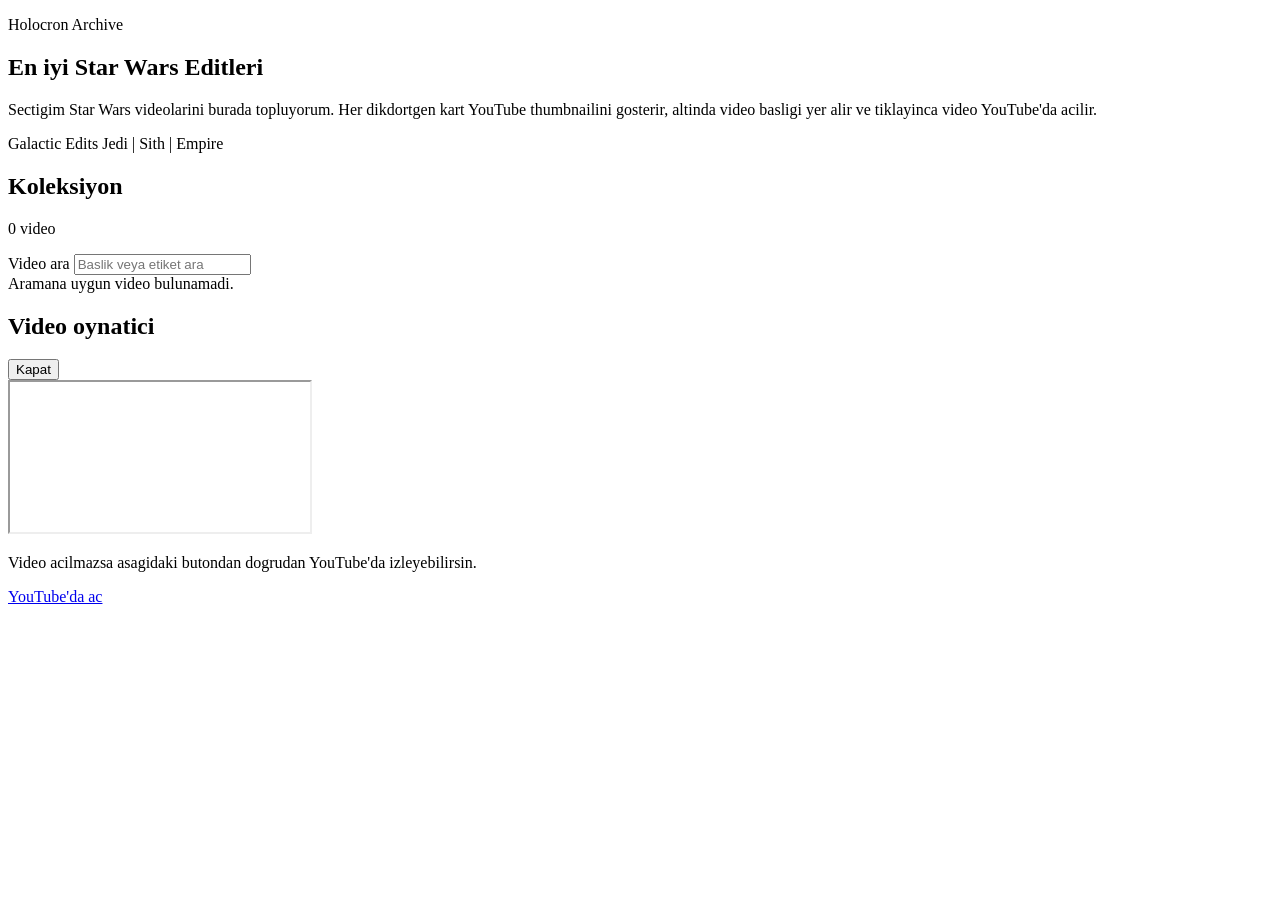
==== index.html @ 61a3f0ce "Add files via upload" ====
<!DOCTYPE html>
<html lang="tr">
<head>
  <meta charset="UTF-8">
  <meta name="viewport" content="width=device-width, initial-scale=1.0">
  <meta name="referrer" content="strict-origin-when-cross-origin">
  <title>Star Wars Edit Archive</title>
  <link rel="preconnect" href="https://fonts.googleapis.com">
  <link rel="preconnect" href="https://fonts.gstatic.com" crossorigin>
  <link href="https://fonts.googleapis.com/css2?family=Space+Grotesk:wght@400;500;700&display=swap" rel="stylesheet">
  <link rel="stylesheet" href="styles.css">
</head>
<body>
  <div class="background-glow background-glow-left"></div>
  <div class="background-glow background-glow-right"></div>
  <div class="starfield starfield-back"></div>
  <div class="starfield starfield-front"></div>

  <main class="page-shell">
    <section class="hero">
      <p class="eyebrow">Holocron Archive</p>
      <h1>En iyi Star Wars Editleri</h1>
      <p class="hero-copy">
        Sectigim Star Wars videolarini burada topluyorum. Her dikdortgen kart YouTube thumbnailini gosterir, altinda video basligi yer alir ve tiklayinca video YouTube'da acilir.
      </p>
      <div class="hero-badge-row">
        <span class="hero-badge">Galactic Edits</span>
        <span class="hero-badge">Jedi | Sith | Empire</span>
      </div>
    </section>

    <section class="toolbar">
      <div class="toolbar-copy">
        <h2>Koleksiyon</h2>
        <p id="videoCount">0 video</p>
      </div>
      <label class="search">
        <span class="sr-only">Video ara</span>
        <input id="searchInput" type="search" placeholder="Baslik veya etiket ara">
      </label>
    </section>

    <section>
      <div id="videoGrid" class="video-grid" aria-live="polite"></div>
      <div id="emptyState" class="empty-state hidden">
        Aramana uygun video bulunamadi.
      </div>
    </section>
  </main>

  <div id="playerModal" class="player-modal hidden" aria-hidden="true">
    <div id="playerBackdrop" class="player-backdrop"></div>
    <section class="player-panel" role="dialog" aria-modal="true" aria-labelledby="playerTitle">
      <div class="player-header">
        <h2 id="playerTitle">Video oynatici</h2>
        <button id="closePlayerButton" class="close-player" type="button" aria-label="Oynaticiyi kapat">Kapat</button>
      </div>
      <div class="player-frame-wrap">
        <iframe
          id="youtubePlayer"
          class="player-frame"
          src=""
          title="YouTube video oynatici"
          referrerpolicy="strict-origin-when-cross-origin"
          allow="accelerometer; autoplay; clipboard-write; encrypted-media; gyroscope; picture-in-picture; web-share"
          allowfullscreen
        ></iframe>
      </div>
      <div class="player-help">
        <p id="playerHelpText" class="player-help-text">
          Video acilmazsa asagidaki butondan dogrudan YouTube'da izleyebilirsin.
        </p>
        <a id="openOnYouTubeLink" class="open-on-youtube" href="#" target="_blank">YouTube'da ac</a>
      </div>
    </section>
  </div>

  <template id="videoCardTemplate">
    <article class="video-card">
      <a class="video-link" href="#">
        <div class="thumbnail-wrap">
          <img class="thumbnail" alt="">
          <span class="play-badge">YouTube'da ac</span>
        </div>
        <div class="card-copy">
          <h3 class="video-title"></h3>
        </div>
      </a>
    </article>
  </template>

  <script src="app.js"></script>
</body>
</html>
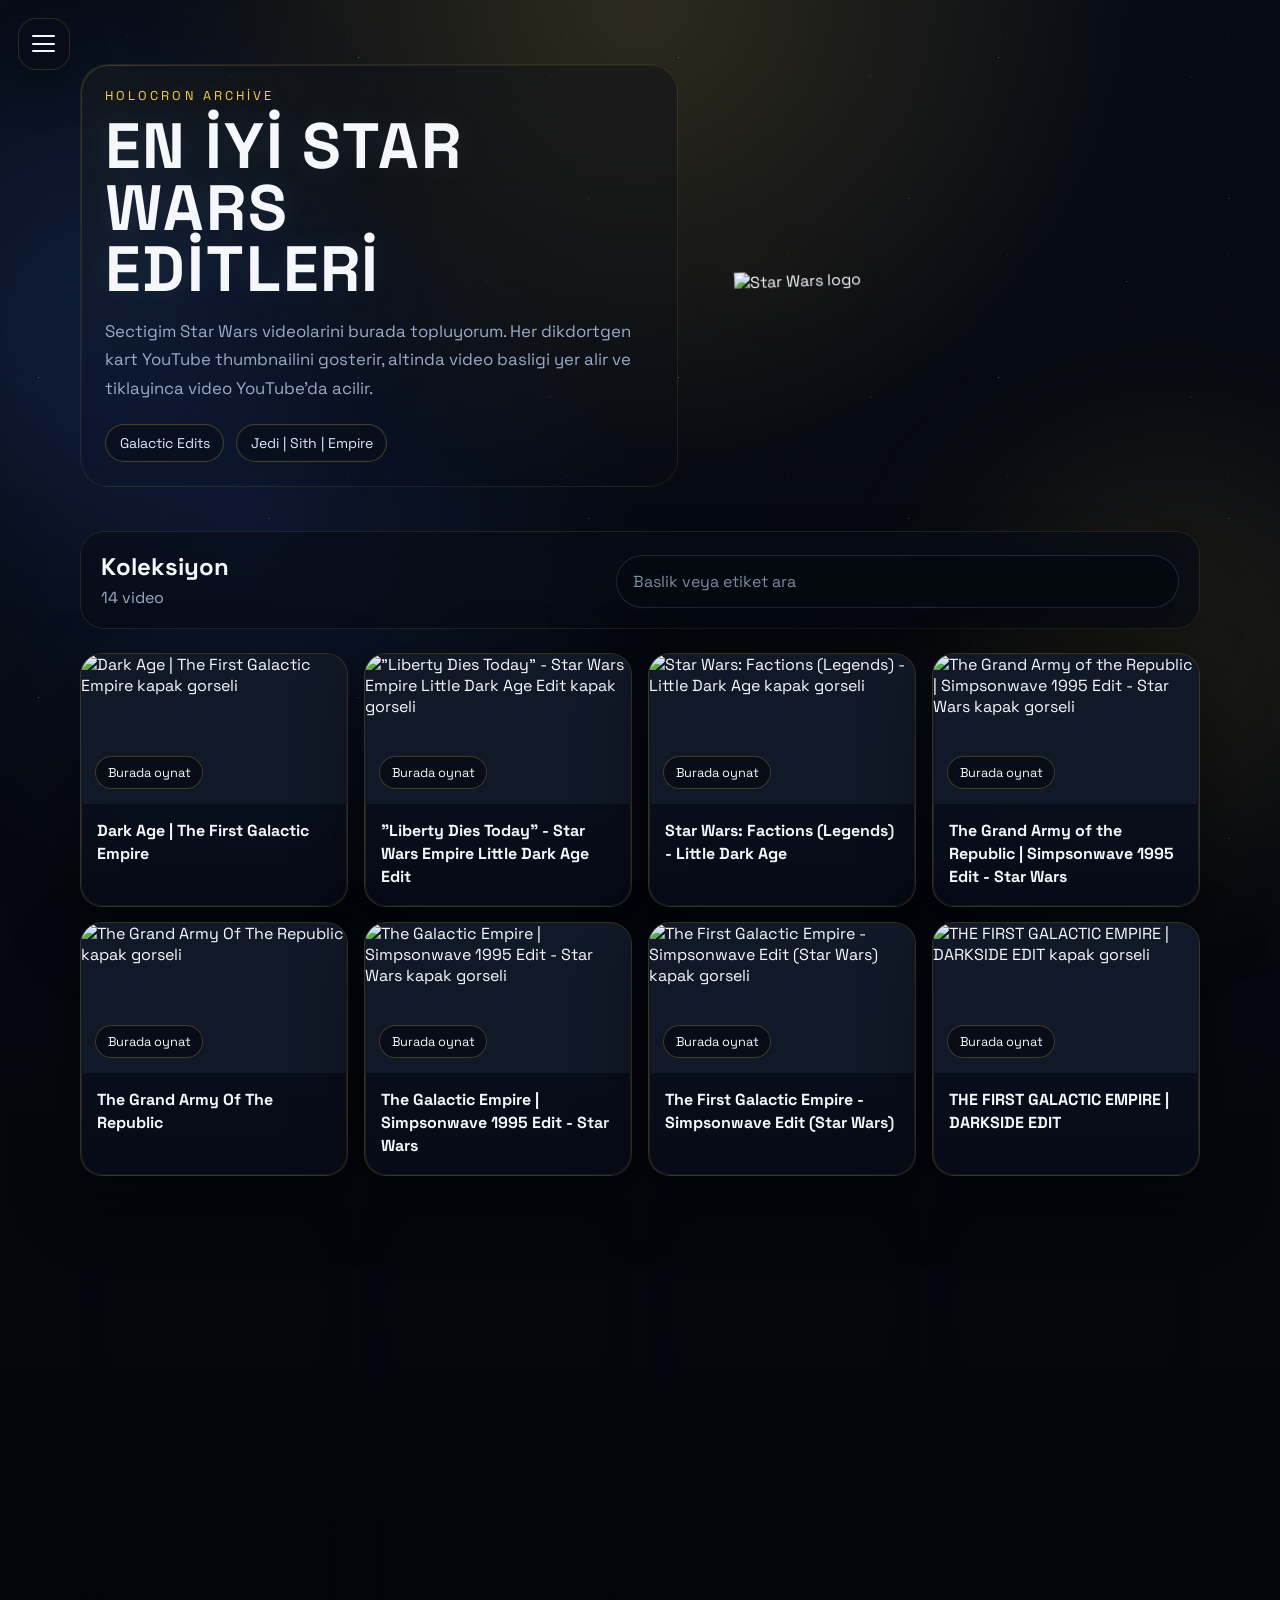
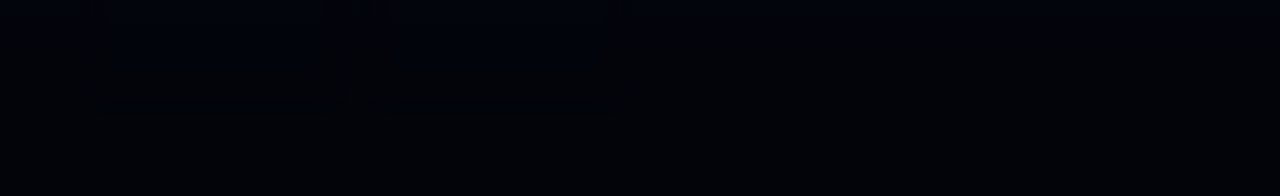
==== commit af841b11: "New Version" ====
--- a/index.html
+++ b/index.html
@@ -4,6 +4,7 @@
   <meta charset="UTF-8">
   <meta name="viewport" content="width=device-width, initial-scale=1.0">
   <meta name="referrer" content="strict-origin-when-cross-origin">
+  <meta name="theme-color" content="#070b14">
   <title>Star Wars Edit Archive</title>
   <link rel="preconnect" href="https://fonts.googleapis.com">
   <link rel="preconnect" href="https://fonts.gstatic.com" crossorigin>
@@ -11,21 +12,54 @@
   <link rel="stylesheet" href="styles.css">
 </head>
 <body>
+  <button
+    id="menuToggle"
+    class="menu-toggle"
+    type="button"
+    aria-label="Menuyu ac"
+    aria-expanded="false"
+    aria-controls="siteMenu"
+  >
+    <span></span>
+    <span></span>
+    <span></span>
+  </button>
+
+  <aside id="siteMenu" class="site-menu hidden" aria-hidden="true">
+    <div id="menuBackdrop" class="site-menu-backdrop" data-nav-close></div>
+    <nav class="site-menu-panel" aria-label="Site menusu">
+      <p class="site-menu-eyebrow">Navigation</p>
+      <a class="site-menu-link" href="index.html" data-nav-close>Anasayfa</a>
+      <a class="site-menu-link" href="history.html" data-nav-close>Tarihce</a>
+    </nav>
+  </aside>
+
   <div class="background-glow background-glow-left"></div>
   <div class="background-glow background-glow-right"></div>
   <div class="starfield starfield-back"></div>
   <div class="starfield starfield-front"></div>
 
   <main class="page-shell">
+    <div id="localPreviewNotice" class="local-preview-notice hidden" role="status">
+      YouTube videolari en stabil sekilde `http://localhost:5500` uzerinde calisiyor. `127.0.0.1` veya dosya onizlemesinde bazi videolar acilmayabilir.
+    </div>
+
     <section class="hero">
-      <p class="eyebrow">Holocron Archive</p>
-      <h1>En iyi Star Wars Editleri</h1>
-      <p class="hero-copy">
-        Sectigim Star Wars videolarini burada topluyorum. Her dikdortgen kart YouTube thumbnailini gosterir, altinda video basligi yer alir ve tiklayinca video YouTube'da acilir.
-      </p>
-      <div class="hero-badge-row">
-        <span class="hero-badge">Galactic Edits</span>
-        <span class="hero-badge">Jedi | Sith | Empire</span>
+      <div class="hero-layout">
+        <div class="hero-copy-block">
+          <p class="eyebrow">Holocron Archive</p>
+          <h1>En iyi Star Wars Editleri</h1>
+          <p class="hero-copy">
+            Sectigim Star Wars videolarini burada topluyorum. Her dikdortgen kart YouTube thumbnailini gosterir, altinda video basligi yer alir ve tiklayinca video YouTube'da acilir.
+          </p>
+          <div class="hero-badge-row">
+            <span class="hero-badge">Galactic Edits</span>
+            <span class="hero-badge">Jedi | Sith | Empire</span>
+          </div>
+        </div>
+        <div class="hero-logo-panel" aria-hidden="true">
+          <img class="hero-logo" src="media/star-wars-logo-transparent.png" alt="Star Wars logo">
+        </div>
       </div>
     </section>
 
@@ -89,6 +123,6 @@
     </article>
   </template>
 
-  <script src="app.js"></script>
+  <script src="app.js" defer></script>
 </body>
 </html>
--- a/styles.css
+++ b/styles.css
@@ -0,0 +1,776 @@
+:root {
+  --bg: #03060d;
+  --panel: linear-gradient(180deg, rgba(11, 18, 34, 0.92), rgba(7, 12, 24, 0.9));
+  --panel-border: rgba(250, 204, 21, 0.2);
+  --text: #f5f7fb;
+  --muted: #99abc7;
+  --accent: #8bd8ff;
+  --accent-strong: #f7cf4b;
+  --shadow: 0 26px 70px rgba(0, 0, 0, 0.48);
+}
+
+* {
+  box-sizing: border-box;
+}
+
+html {
+  color-scheme: dark;
+  -webkit-text-size-adjust: 100%;
+}
+
+body {
+  margin: 0;
+  min-height: 100vh;
+  font-family: "Space Grotesk", sans-serif;
+  color: var(--text);
+  background:
+    radial-gradient(circle at top, rgba(247, 207, 75, 0.16), transparent 26%),
+    radial-gradient(circle at 20% 30%, rgba(70, 122, 255, 0.12), transparent 24%),
+    linear-gradient(180deg, #070b14 0%, #02040a 100%);
+  overflow-x: hidden;
+  position: relative;
+}
+
+body.menu-open {
+  overflow: hidden;
+}
+
+.background-glow {
+  position: fixed;
+  width: 26rem;
+  height: 26rem;
+  border-radius: 50%;
+  filter: blur(90px);
+  opacity: 0.35;
+  pointer-events: none;
+}
+
+.background-glow-left {
+  top: 8%;
+  left: -10%;
+  background: rgba(61, 127, 255, 0.38);
+}
+
+.background-glow-right {
+  right: -8%;
+  bottom: 5%;
+  background: rgba(247, 207, 75, 0.24);
+}
+
+.starfield {
+  position: fixed;
+  inset: 0;
+  pointer-events: none;
+  background-repeat: repeat;
+  opacity: 0.45;
+}
+
+.starfield-back {
+  background-image:
+    radial-gradient(2px 2px at 12% 18%, rgba(255, 255, 255, 0.75), transparent 50%),
+    radial-gradient(1.5px 1.5px at 72% 24%, rgba(255, 255, 255, 0.8), transparent 50%),
+    radial-gradient(1.5px 1.5px at 34% 70%, rgba(255, 255, 255, 0.75), transparent 50%),
+    radial-gradient(2px 2px at 84% 62%, rgba(255, 255, 255, 0.7), transparent 50%),
+    radial-gradient(1.5px 1.5px at 52% 88%, rgba(255, 255, 255, 0.75), transparent 50%);
+  background-size: 320px 320px;
+}
+
+.starfield-front {
+  background-image:
+    radial-gradient(1px 1px at 10% 40%, rgba(255, 255, 255, 0.9), transparent 50%),
+    radial-gradient(1px 1px at 58% 16%, rgba(247, 207, 75, 0.8), transparent 50%),
+    radial-gradient(1px 1px at 88% 30%, rgba(139, 216, 255, 0.75), transparent 50%),
+    radial-gradient(1px 1px at 24% 84%, rgba(255, 255, 255, 0.85), transparent 50%),
+    radial-gradient(1px 1px at 76% 76%, rgba(255, 255, 255, 0.8), transparent 50%);
+  background-size: 220px 220px;
+}
+
+.page-shell {
+  width: min(1120px, calc(100% - 2rem));
+  margin: 0 auto;
+  padding: clamp(2.75rem, 5vw, 4.5rem) 0 5rem;
+  position: relative;
+  z-index: 1;
+}
+
+.menu-toggle {
+  position: fixed;
+  top: 1.1rem;
+  left: 1.1rem;
+  z-index: 35;
+  width: 3.25rem;
+  height: 3.25rem;
+  display: inline-flex;
+  flex-direction: column;
+  justify-content: center;
+  gap: 0.34rem;
+  padding: 0.85rem;
+  border: 1px solid rgba(247, 207, 75, 0.16);
+  border-radius: 18px;
+  background: rgba(8, 13, 24, 0.8);
+  box-shadow: 0 20px 40px rgba(0, 0, 0, 0.28);
+  backdrop-filter: blur(16px);
+  cursor: pointer;
+}
+
+.menu-toggle span {
+  width: 100%;
+  height: 2px;
+  border-radius: 999px;
+  background: var(--text);
+}
+
+.site-menu {
+  position: fixed;
+  inset: 0;
+  z-index: 34;
+}
+
+.site-menu-backdrop {
+  position: absolute;
+  inset: 0;
+  background: rgba(1, 4, 10, 0.74);
+  backdrop-filter: blur(8px);
+}
+
+.site-menu-panel {
+  position: relative;
+  z-index: 1;
+  width: min(20rem, calc(100% - 2rem));
+  height: 100%;
+  padding: 5.5rem 1.15rem 1.15rem;
+  border-right: 1px solid rgba(247, 207, 75, 0.14);
+  background: linear-gradient(180deg, rgba(8, 13, 24, 0.98), rgba(4, 8, 16, 0.96));
+  box-shadow: 20px 0 60px rgba(0, 0, 0, 0.4);
+}
+
+.site-menu-eyebrow {
+  margin: 0 0 1rem;
+  color: var(--accent-strong);
+  text-transform: uppercase;
+  letter-spacing: 0.22em;
+  font-size: 0.78rem;
+}
+
+.site-menu-link {
+  display: block;
+  margin-bottom: 0.7rem;
+  padding: 0.9rem 1rem;
+  border: 1px solid rgba(247, 207, 75, 0.12);
+  border-radius: 16px;
+  background: rgba(9, 14, 27, 0.62);
+  color: var(--text);
+  text-decoration: none;
+  transition: border-color 180ms ease, transform 180ms ease, background 180ms ease;
+}
+
+.site-menu-link:hover,
+.site-menu-link:focus-visible {
+  transform: translateX(4px);
+  border-color: rgba(247, 207, 75, 0.3);
+  background: rgba(12, 18, 34, 0.84);
+  outline: none;
+}
+
+.local-preview-notice {
+  margin-bottom: 1.25rem;
+  padding: 0.95rem 1rem;
+  border-radius: 18px;
+  border: 1px solid rgba(247, 207, 75, 0.28);
+  background: rgba(247, 207, 75, 0.12);
+  color: #f7e7aa;
+  line-height: 1.6;
+}
+
+.hero {
+  margin-bottom: 2.75rem;
+}
+
+.page-shell-history {
+  padding-top: 6rem;
+}
+
+.hero-layout {
+  display: grid;
+  grid-template-columns: minmax(0, 1.1fr) minmax(280px, 0.9fr);
+  gap: 2rem;
+  align-items: center;
+}
+
+.hero-copy-block {
+  max-width: 760px;
+  position: relative;
+  padding: 1.4rem 1.5rem 1.5rem;
+  border: 1px solid rgba(247, 207, 75, 0.1);
+  border-radius: 28px;
+  background:
+    linear-gradient(180deg, rgba(8, 13, 24, 0.42), rgba(8, 13, 24, 0.12)),
+    radial-gradient(circle at top left, rgba(247, 207, 75, 0.08), transparent 42%);
+  box-shadow: inset 0 1px 0 rgba(255, 255, 255, 0.03);
+}
+
+.hero-copy-block::before {
+  content: "";
+  position: absolute;
+  inset: 0;
+  border-radius: 28px;
+  padding: 1px;
+  background: linear-gradient(135deg, rgba(247, 207, 75, 0.18), rgba(139, 216, 255, 0.04), transparent 70%);
+  -webkit-mask: linear-gradient(#fff 0 0) content-box, linear-gradient(#fff 0 0);
+  -webkit-mask-composite: xor;
+  mask-composite: exclude;
+  pointer-events: none;
+}
+
+.eyebrow {
+  margin: 0 0 0.75rem;
+  color: var(--accent-strong);
+  text-transform: uppercase;
+  letter-spacing: 0.24em;
+  font-size: 0.8rem;
+  text-shadow: 0 0 18px rgba(247, 207, 75, 0.28);
+}
+
+.hero h1 {
+  margin: 0;
+  font-size: clamp(2.4rem, 5vw, 4.8rem);
+  line-height: 0.96;
+  text-transform: uppercase;
+  letter-spacing: 0.03em;
+  max-width: 11ch;
+  text-shadow: 0 0 30px rgba(139, 216, 255, 0.12);
+}
+
+.hero-copy {
+  max-width: 52rem;
+  margin: 1rem 0 0;
+  color: var(--muted);
+  font-size: 1.05rem;
+  line-height: 1.7;
+}
+
+.hero-badge-row {
+  display: flex;
+  gap: 0.75rem;
+  flex-wrap: wrap;
+  margin-top: 1.35rem;
+}
+
+.hero-badge {
+  padding: 0.55rem 0.85rem;
+  border-radius: 999px;
+  border: 1px solid rgba(247, 207, 75, 0.24);
+  background: rgba(9, 14, 27, 0.72);
+  color: #dbeafe;
+  font-size: 0.88rem;
+  box-shadow: inset 0 0 0 1px rgba(255, 255, 255, 0.03);
+}
+
+.hero-logo-panel {
+  display: flex;
+  justify-content: center;
+  align-items: center;
+  padding: 1.5rem;
+}
+
+.hero-logo {
+  width: min(100%, 34rem);
+  height: auto;
+  display: block;
+  transform: rotate(-2deg);
+  filter: drop-shadow(0 0 34px rgba(247, 207, 75, 0.2));
+  transition: transform 220ms ease, filter 220ms ease;
+}
+
+.hero:hover .hero-logo {
+  transform: rotate(0deg) scale(1.02);
+  filter: drop-shadow(0 0 42px rgba(247, 207, 75, 0.28));
+}
+
+.toolbar {
+  display: flex;
+  gap: 1rem;
+  justify-content: space-between;
+  align-items: end;
+  margin-bottom: 1.5rem;
+  flex-wrap: wrap;
+  padding: 1.2rem 1.25rem;
+  border: 1px solid rgba(247, 207, 75, 0.12);
+  border-radius: 24px;
+  background: rgba(8, 13, 24, 0.66);
+  backdrop-filter: blur(14px);
+}
+
+.toolbar-copy {
+  flex: 1 1 15rem;
+}
+
+.toolbar h2,
+.toolbar p {
+  margin: 0;
+}
+
+.toolbar p {
+  color: var(--muted);
+  margin-top: 0.35rem;
+}
+
+.search {
+  flex: 1 1 19rem;
+}
+
+.search input {
+  width: 100%;
+  min-height: 3rem;
+  padding: 0.95rem 1rem;
+  border: 1px solid rgba(139, 216, 255, 0.16);
+  border-radius: 999px;
+  background: rgba(5, 8, 16, 0.88);
+  color: var(--text);
+  outline: none;
+  box-shadow: var(--shadow);
+  font: inherit;
+}
+
+.search input::placeholder {
+  color: #7d8aa1;
+}
+
+.video-grid {
+  display: grid;
+  grid-template-columns: repeat(auto-fit, minmax(min(100%, 240px), 1fr));
+  gap: 1rem;
+}
+
+.video-card {
+  background: var(--panel);
+  border: 1px solid var(--panel-border);
+  border-radius: 22px;
+  overflow: hidden;
+  box-shadow: var(--shadow);
+  backdrop-filter: blur(16px);
+  transform: translateY(18px);
+  opacity: 0;
+  animation: rise 0.5s ease forwards;
+  position: relative;
+  contain: layout paint style;
+  content-visibility: auto;
+  transition: transform 220ms ease, box-shadow 220ms ease, border-color 220ms ease;
+}
+
+.video-card::before {
+  content: "";
+  position: absolute;
+  inset: 0;
+  border-radius: 22px;
+  padding: 1px;
+  background: linear-gradient(180deg, rgba(247, 207, 75, 0.24), rgba(139, 216, 255, 0.08));
+  -webkit-mask: linear-gradient(#fff 0 0) content-box, linear-gradient(#fff 0 0);
+  -webkit-mask-composite: xor;
+  mask-composite: exclude;
+  pointer-events: none;
+}
+
+.video-link {
+  display: block;
+  color: inherit;
+  text-decoration: none;
+  min-height: 100%;
+}
+
+.thumbnail-wrap {
+  position: relative;
+  aspect-ratio: 16 / 9;
+  overflow: hidden;
+  background: #111827;
+}
+
+.thumbnail {
+  width: 100%;
+  height: 100%;
+  object-fit: cover;
+  display: block;
+  transition: transform 200ms ease, filter 200ms ease;
+  filter: saturate(1.05) contrast(1.02);
+}
+
+.video-card:hover .thumbnail {
+  transform: scale(1.04);
+  filter: saturate(1.16) contrast(1.05);
+}
+
+.video-card:hover {
+  transform: translateY(-6px);
+  border-color: rgba(247, 207, 75, 0.32);
+  box-shadow: 0 30px 80px rgba(0, 0, 0, 0.44);
+}
+
+.video-card:hover .play-badge {
+  background: rgba(15, 22, 37, 0.92);
+  border-color: rgba(247, 207, 75, 0.42);
+}
+
+.video-link:focus-visible {
+  outline: none;
+}
+
+.video-link:focus-visible .video-card,
+.video-card:has(.video-link:focus-visible) {
+  transform: translateY(-4px);
+  border-color: rgba(139, 216, 255, 0.42);
+  box-shadow: 0 0 0 3px rgba(139, 216, 255, 0.14), 0 24px 60px rgba(0, 0, 0, 0.4);
+}
+
+.play-badge {
+  position: absolute;
+  left: 0.9rem;
+  bottom: 0.9rem;
+  padding: 0.45rem 0.7rem;
+  border-radius: 999px;
+  background: rgba(7, 11, 22, 0.85);
+  border: 1px solid rgba(247, 207, 75, 0.24);
+  font-size: 0.8rem;
+}
+
+.card-copy {
+  padding: 0.95rem 1rem 1.1rem;
+}
+
+.video-title {
+  margin: 0;
+  font-size: 1rem;
+  line-height: 1.45;
+  min-height: 2.9em;
+}
+
+.empty-state {
+  margin-top: 1rem;
+  padding: 1.4rem;
+  border-radius: 20px;
+  background: rgba(7, 11, 22, 0.72);
+  border: 1px solid var(--panel-border);
+  color: var(--muted);
+  text-align: center;
+}
+
+.history-hero {
+  max-width: 56rem;
+  margin-bottom: 2rem;
+}
+
+.timeline {
+  display: grid;
+  gap: 1.25rem;
+}
+
+.timeline-item {
+  display: grid;
+  grid-template-columns: minmax(240px, 0.78fr) minmax(0, 1.22fr);
+  gap: 1.3rem;
+  align-items: stretch;
+  padding: 1rem;
+  border: 1px solid rgba(247, 207, 75, 0.12);
+  border-radius: 28px;
+  background: linear-gradient(180deg, rgba(8, 13, 24, 0.8), rgba(4, 8, 16, 0.72));
+  box-shadow: var(--shadow);
+}
+
+.timeline-media {
+  min-height: 13rem;
+  display: flex;
+  align-items: center;
+  justify-content: center;
+  padding: 1rem;
+  border-radius: 22px;
+  background:
+    radial-gradient(circle at top, rgba(247, 207, 75, 0.08), transparent 45%),
+    rgba(5, 8, 16, 0.88);
+  overflow: hidden;
+}
+
+.timeline-media img {
+  width: 100%;
+  height: 100%;
+  max-height: 16rem;
+  object-fit: cover;
+  border-radius: 18px;
+  display: block;
+  filter: drop-shadow(0 0 24px rgba(247, 207, 75, 0.12));
+}
+
+.timeline-copy {
+  align-self: center;
+}
+
+.timeline-kicker {
+  margin: 0 0 0.4rem;
+  color: var(--accent-strong);
+  text-transform: uppercase;
+  letter-spacing: 0.2em;
+  font-size: 0.76rem;
+}
+
+.timeline-copy h2 {
+  margin: 0 0 0.8rem;
+  font-size: clamp(1.45rem, 2.3vw, 2rem);
+}
+
+.timeline-copy p {
+  margin: 0;
+  color: var(--muted);
+  line-height: 1.75;
+}
+
+.timeline-copy p + p {
+  margin-top: 0.8rem;
+}
+
+.player-modal {
+  position: fixed;
+  inset: 0;
+  z-index: 20;
+  display: grid;
+  place-items: center;
+  padding: 1rem;
+}
+
+.player-backdrop {
+  position: absolute;
+  inset: 0;
+  background: rgba(1, 4, 10, 0.82);
+  backdrop-filter: blur(10px);
+}
+
+.player-panel {
+  position: relative;
+  width: min(900px, 100%);
+  max-height: min(92dvh, 52rem);
+  border-radius: 24px;
+  border: 1px solid rgba(247, 207, 75, 0.18);
+  background: linear-gradient(180deg, rgba(8, 13, 24, 0.98), rgba(4, 8, 16, 0.98));
+  box-shadow: 0 30px 80px rgba(0, 0, 0, 0.55);
+  overflow: hidden;
+}
+
+.player-header {
+  display: flex;
+  align-items: center;
+  justify-content: space-between;
+  gap: 1rem;
+  padding: 1rem 1rem 0.5rem;
+}
+
+.player-header h2 {
+  margin: 0;
+  font-size: 1rem;
+}
+
+.close-player {
+  min-height: 2.75rem;
+  border: 1px solid rgba(139, 216, 255, 0.18);
+  background: rgba(9, 14, 27, 0.72);
+  color: var(--text);
+  border-radius: 999px;
+  padding: 0.6rem 0.9rem;
+  cursor: pointer;
+}
+
+.player-frame-wrap {
+  aspect-ratio: 16 / 9;
+  background: #000;
+}
+
+.player-frame {
+  display: block;
+  width: 100%;
+  height: 100%;
+  border: 0;
+}
+
+.player-help {
+  display: flex;
+  align-items: center;
+  justify-content: space-between;
+  gap: 1rem;
+  padding: 0.9rem 1rem 1rem;
+  border-top: 1px solid rgba(255, 255, 255, 0.06);
+}
+
+.player-help-text {
+  margin: 0;
+  color: var(--muted);
+  font-size: 0.92rem;
+  line-height: 1.5;
+}
+
+.open-on-youtube {
+  flex-shrink: 0;
+  min-height: 2.75rem;
+  padding: 0.7rem 0.95rem;
+  border-radius: 999px;
+  border: 1px solid rgba(247, 207, 75, 0.24);
+  background: rgba(247, 207, 75, 0.1);
+  color: var(--text);
+  text-decoration: none;
+}
+
+.hidden {
+  display: none;
+}
+
+.sr-only {
+  position: absolute;
+  width: 1px;
+  height: 1px;
+  padding: 0;
+  margin: -1px;
+  overflow: hidden;
+  clip: rect(0, 0, 0, 0);
+  white-space: nowrap;
+  border: 0;
+}
+
+@keyframes rise {
+  to {
+    opacity: 1;
+    transform: translateY(0);
+  }
+}
+
+@media (max-width: 640px) {
+  .page-shell {
+    width: min(100% - 1rem, 1120px);
+    padding-top: 2.2rem;
+    padding-bottom: 3rem;
+  }
+
+  .menu-toggle {
+    top: 0.75rem;
+    left: 0.75rem;
+    width: 3rem;
+    height: 3rem;
+  }
+
+  .site-menu-panel {
+    width: min(18rem, calc(100% - 1rem));
+    padding-top: 5rem;
+  }
+
+  .hero h1 {
+    max-width: none;
+    font-size: clamp(2.2rem, 11vw, 3.4rem);
+  }
+
+  .hero-layout {
+    grid-template-columns: 1fr;
+    gap: 1.25rem;
+  }
+
+  .hero-copy-block {
+    padding: 1.15rem 1rem 1.2rem;
+    border-radius: 24px;
+  }
+
+  .hero-logo-panel {
+    order: -1;
+    padding: 0 0 0.25rem;
+  }
+
+  .hero-logo {
+    width: min(100%, 22rem);
+    transform: none;
+  }
+
+  .hero-copy {
+    font-size: 0.98rem;
+    line-height: 1.6;
+  }
+
+  .toolbar {
+    align-items: stretch;
+    padding: 1rem;
+    border-radius: 20px;
+  }
+
+  .video-grid {
+    grid-template-columns: 1fr;
+  }
+
+  .search input {
+    width: 100%;
+  }
+
+  .play-badge {
+    left: 0.75rem;
+    right: 0.75rem;
+    bottom: 0.75rem;
+    text-align: center;
+  }
+
+  .card-copy {
+    padding: 0.9rem 0.9rem 1rem;
+  }
+
+  .player-modal {
+    padding: 0.5rem;
+  }
+
+  .player-panel {
+    max-height: calc(100dvh - 1rem);
+    border-radius: 20px;
+  }
+
+  .player-header {
+    padding: 0.85rem 0.85rem 0.5rem;
+    align-items: flex-start;
+    flex-direction: column;
+  }
+
+  .player-help {
+    align-items: stretch;
+    flex-direction: column;
+  }
+
+  .timeline-item {
+    grid-template-columns: 1fr;
+    padding: 0.9rem;
+    border-radius: 22px;
+  }
+
+  .timeline-media {
+    min-height: 11rem;
+  }
+
+}
+
+@media (max-width: 480px) {
+  .background-glow {
+    width: 18rem;
+    height: 18rem;
+    filter: blur(72px);
+  }
+
+  .starfield-front {
+    opacity: 0.25;
+  }
+
+  .hero-badge {
+    width: 100%;
+    text-align: center;
+  }
+}
+
+@media (prefers-reduced-motion: reduce) {
+  *,
+  *::before,
+  *::after {
+    scroll-behavior: auto !important;
+    animation: none !important;
+    transition: none !important;
+  }
+
+  .video-card {
+    opacity: 1;
+    transform: none;
+  }
+}
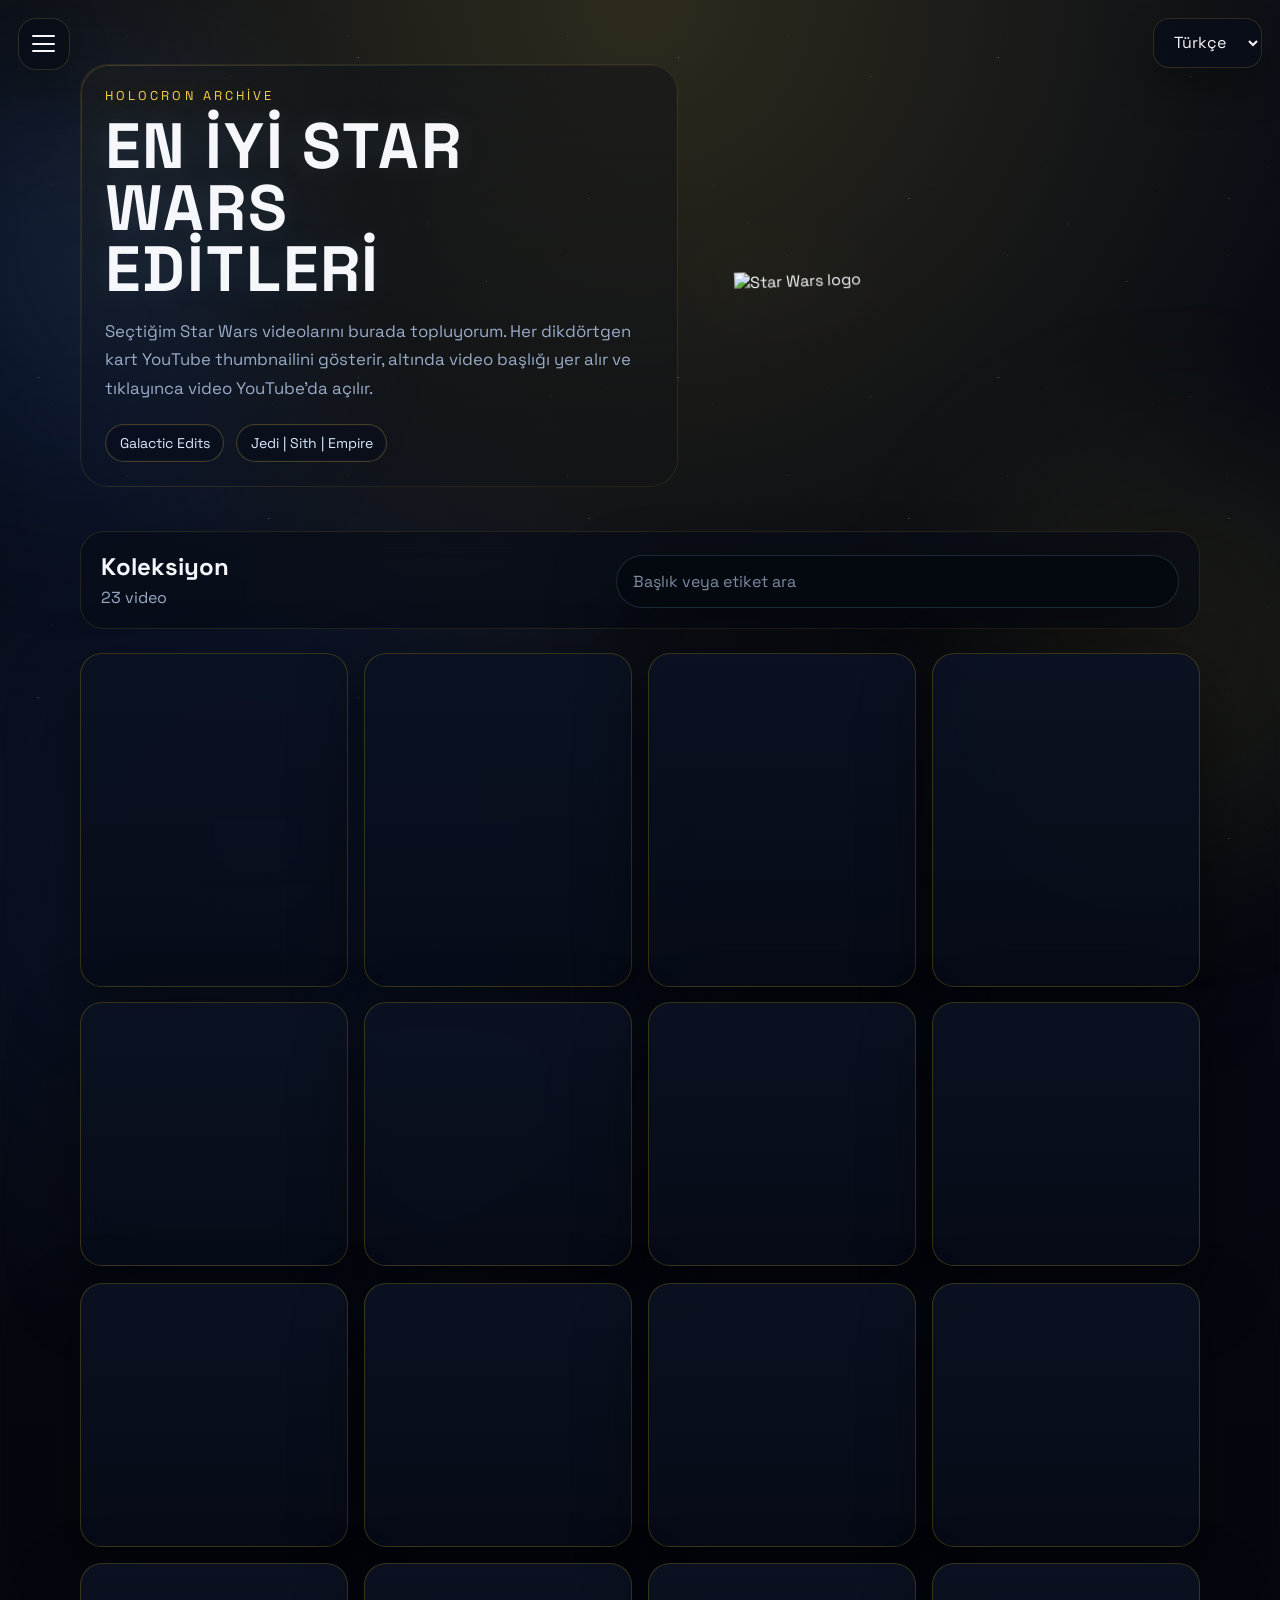
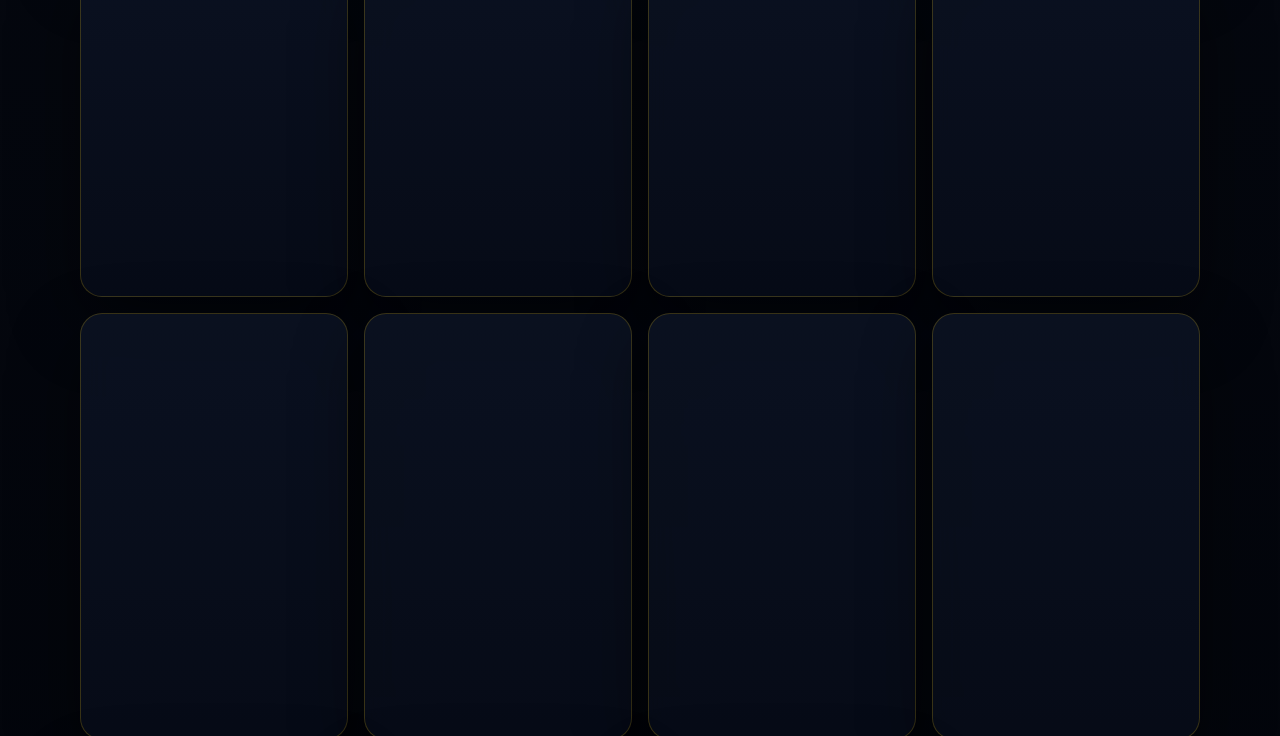
==== commit 20a72495: "2.0" ====
--- a/index.html
+++ b/index.html
@@ -12,11 +12,19 @@
   <link rel="stylesheet" href="styles.css">
 </head>
 <body>
+  <div class="language-switcher">
+    <label class="sr-only" for="languageSelect">Dil seçimi</label>
+    <select id="languageSelect" class="language-select" aria-label="Dil seçimi">
+      <option value="tr">Türkçe</option>
+      <option value="en">English</option>
+    </select>
+  </div>
+
   <button
     id="menuToggle"
     class="menu-toggle"
     type="button"
-    aria-label="Menuyu ac"
+    aria-label="Menüyü aç"
     aria-expanded="false"
     aria-controls="siteMenu"
   >
@@ -27,10 +35,10 @@
 
   <aside id="siteMenu" class="site-menu hidden" aria-hidden="true">
     <div id="menuBackdrop" class="site-menu-backdrop" data-nav-close></div>
-    <nav class="site-menu-panel" aria-label="Site menusu">
-      <p class="site-menu-eyebrow">Navigation</p>
-      <a class="site-menu-link" href="index.html" data-nav-close>Anasayfa</a>
-      <a class="site-menu-link" href="history.html" data-nav-close>Tarihce</a>
+    <nav class="site-menu-panel" aria-label="Site menüsü">
+      <p class="site-menu-eyebrow" data-i18n="menu.navigation">Navigation</p>
+      <a class="site-menu-link" href="index.html" data-nav-close data-i18n="menu.home">Anasayfa</a>
+      <a class="site-menu-link" href="history.html" data-nav-close data-i18n="menu.history">Tarihçe</a>
     </nav>
   </aside>
 
@@ -41,16 +49,16 @@
 
   <main class="page-shell">
     <div id="localPreviewNotice" class="local-preview-notice hidden" role="status">
-      YouTube videolari en stabil sekilde `http://localhost:5500` uzerinde calisiyor. `127.0.0.1` veya dosya onizlemesinde bazi videolar acilmayabilir.
+      YouTube videoları en stabil şekilde `http://localhost:5500` üzerinde çalışıyor. `127.0.0.1` veya dosya önizlemesinde bazı videolar açılmayabilir.
     </div>
 
     <section class="hero">
       <div class="hero-layout">
         <div class="hero-copy-block">
           <p class="eyebrow">Holocron Archive</p>
-          <h1>En iyi Star Wars Editleri</h1>
-          <p class="hero-copy">
-            Sectigim Star Wars videolarini burada topluyorum. Her dikdortgen kart YouTube thumbnailini gosterir, altinda video basligi yer alir ve tiklayinca video YouTube'da acilir.
+          <h1 data-i18n="index.hero.title">En İyi Star Wars Editleri</h1>
+          <p class="hero-copy" data-i18n="index.hero.copy">
+            Seçtiğim Star Wars videolarını burada topluyorum. Her dikdörtgen kart YouTube thumbnailini gösterir, altında video başlığı yer alır ve tıklayınca video YouTube'da açılır.
           </p>
           <div class="hero-badge-row">
             <span class="hero-badge">Galactic Edits</span>
@@ -65,19 +73,19 @@
 
     <section class="toolbar">
       <div class="toolbar-copy">
-        <h2>Koleksiyon</h2>
+        <h2 data-i18n="index.toolbar.title">Koleksiyon</h2>
         <p id="videoCount">0 video</p>
       </div>
       <label class="search">
-        <span class="sr-only">Video ara</span>
-        <input id="searchInput" type="search" placeholder="Baslik veya etiket ara">
+        <span class="sr-only" data-i18n="index.search.label">Video ara</span>
+        <input id="searchInput" type="search" placeholder="Başlık veya etiket ara">
       </label>
     </section>
 
     <section>
       <div id="videoGrid" class="video-grid" aria-live="polite"></div>
-      <div id="emptyState" class="empty-state hidden">
-        Aramana uygun video bulunamadi.
+      <div id="emptyState" class="empty-state hidden" data-i18n="index.empty">
+        Aramana uygun video bulunamadı.
       </div>
     </section>
   </main>
@@ -86,15 +94,15 @@
     <div id="playerBackdrop" class="player-backdrop"></div>
     <section class="player-panel" role="dialog" aria-modal="true" aria-labelledby="playerTitle">
       <div class="player-header">
-        <h2 id="playerTitle">Video oynatici</h2>
-        <button id="closePlayerButton" class="close-player" type="button" aria-label="Oynaticiyi kapat">Kapat</button>
+        <h2 id="playerTitle">Video oynatıcı</h2>
+        <button id="closePlayerButton" class="close-player" type="button" aria-label="Oynatıcıyı kapat">Kapat</button>
       </div>
       <div class="player-frame-wrap">
         <iframe
           id="youtubePlayer"
           class="player-frame"
           src=""
-          title="YouTube video oynatici"
+          title="YouTube video oynatıcı"
           referrerpolicy="strict-origin-when-cross-origin"
           allow="accelerometer; autoplay; clipboard-write; encrypted-media; gyroscope; picture-in-picture; web-share"
           allowfullscreen
@@ -102,9 +110,9 @@
       </div>
       <div class="player-help">
         <p id="playerHelpText" class="player-help-text">
-          Video acilmazsa asagidaki butondan dogrudan YouTube'da izleyebilirsin.
+          Video açılmazsa aşağıdaki butondan doğrudan YouTube'da izleyebilirsin.
         </p>
-        <a id="openOnYouTubeLink" class="open-on-youtube" href="#" target="_blank">YouTube'da ac</a>
+        <a id="openOnYouTubeLink" class="open-on-youtube" href="#" target="_blank">YouTube'da aç</a>
       </div>
     </section>
   </div>
@@ -114,7 +122,7 @@
       <a class="video-link" href="#">
         <div class="thumbnail-wrap">
           <img class="thumbnail" alt="">
-          <span class="play-badge">YouTube'da ac</span>
+          <span class="play-badge">YouTube'da aç</span>
         </div>
         <div class="card-copy">
           <h3 class="video-title"></h3>
--- a/styles.css
+++ b/styles.css
@@ -33,6 +33,25 @@
 
 body.menu-open {
   overflow: hidden;
+}
+
+.language-switcher {
+  position: fixed;
+  top: 1.1rem;
+  right: 1.1rem;
+  z-index: 35;
+}
+
+.language-select {
+  min-height: 3rem;
+  padding: 0.8rem 1rem;
+  border: 1px solid rgba(247, 207, 75, 0.16);
+  border-radius: 16px;
+  background: rgba(8, 13, 24, 0.8);
+  color: var(--text);
+  font: inherit;
+  box-shadow: 0 20px 40px rgba(0, 0, 0, 0.28);
+  backdrop-filter: blur(16px);
 }
 
 .background-glow {
@@ -651,6 +670,16 @@
     height: 3rem;
   }
 
+  .language-switcher {
+    top: 0.75rem;
+    right: 0.75rem;
+  }
+
+  .language-select {
+    min-height: 2.8rem;
+    padding: 0.7rem 0.85rem;
+  }
+
   .site-menu-panel {
     width: min(18rem, calc(100% - 1rem));
     padding-top: 5rem;
